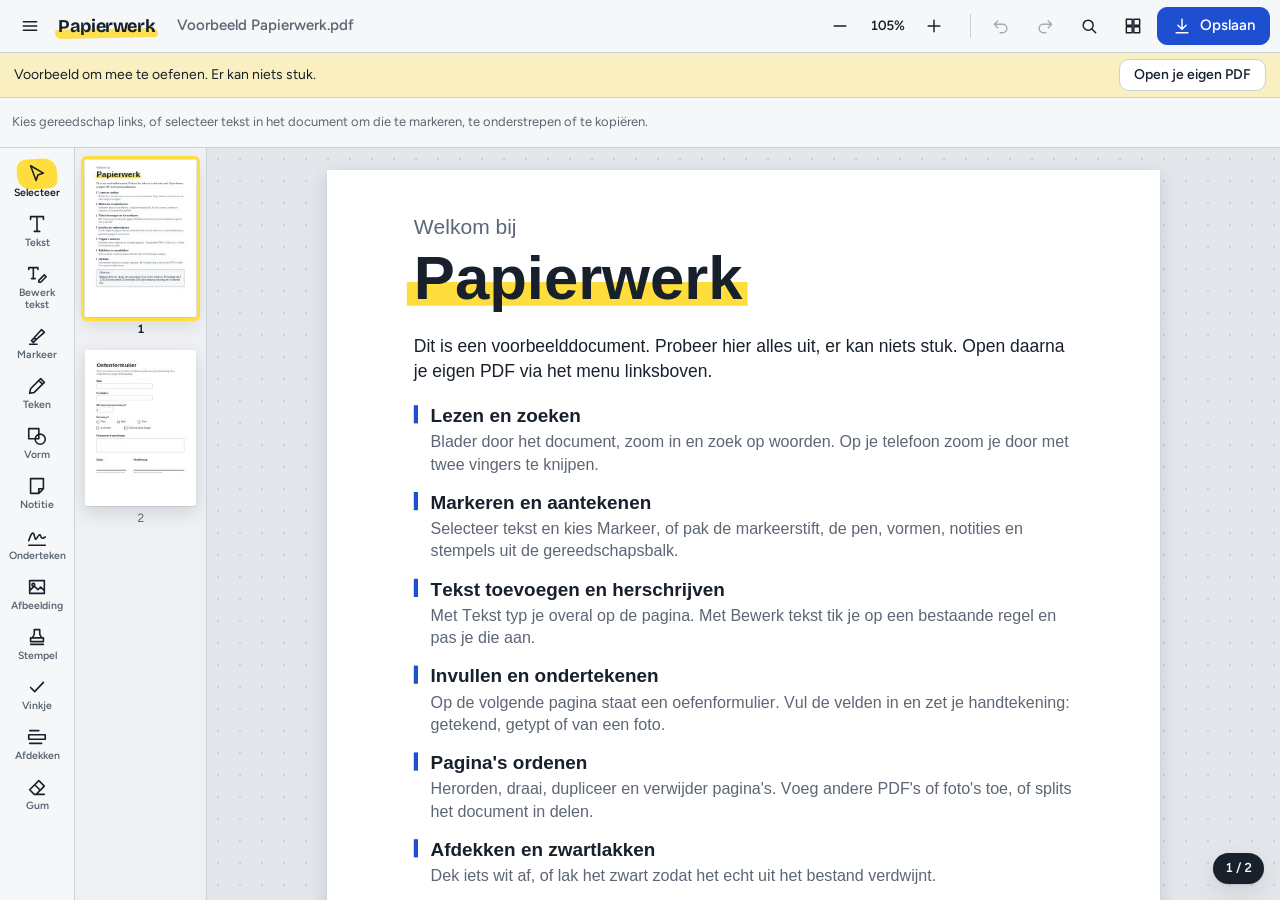
==== papierwerk/index.html @ bc7053cc "Papierwerk PDF en Omzetter als installeerbare apps Beide apps draaien volledig in de browser, werken" ====
<!DOCTYPE html>
<html lang="nl">
<head>
<meta charset="utf-8">
<meta name="viewport" content="width=device-width, initial-scale=1, maximum-scale=1">
<title>Papierwerk PDF</title>
<link rel="manifest" href="manifest.webmanifest">
<meta name="theme-color" content="#17202B">
<link rel="icon" href="icons/icon-192.png">
<link rel="apple-touch-icon" href="icons/icon-180.png">

<link rel="preconnect" href="https://fonts.googleapis.com">
<link rel="preconnect" href="https://fonts.gstatic.com" crossorigin>
<link href="https://fonts.googleapis.com/css2?family=Bricolage+Grotesque:opsz,wght@12..96,500..800&family=Figtree:wght@400..700&family=Caveat:wght@500&family=Dancing+Script:wght@500&display=swap" rel="stylesheet" media="print" id="fontLink">
<script>(function () { var fl = document.getElementById("fontLink"); function on() { fl.media = "all"; } if (fl.sheet) on(); else fl.addEventListener("load", on); })();</script>
<link rel="stylesheet" href="base.css">
<style>
/* Indeling: desktop = balk boven, optiestrook, gereedschap links, miniaturen, papier.
   Telefoon = balk boven, papier, optiestrook, gereedschap onderaan. */
#app { height: 100%; display: grid; grid-template: "top top top" auto "strip strip strip" auto "dock thumbs view" minmax(0, 1fr) / auto auto minmax(0, 1fr); }
#top { grid-area: top; background: var(--panel); border-bottom: 1px solid var(--line); min-width: 0; }
#topbar { display: flex; align-items: center; gap: 4px; padding: 6px 10px; min-height: 52px; }
#topbar .wordmark { margin: 0 10px 0 4px; }
#docName { border: 0; background: transparent; padding: 6px 8px; border-radius: var(--r-s); max-width: 34ch; overflow: hidden; text-overflow: ellipsis; white-space: nowrap; color: var(--muted); font-weight: 550; cursor: pointer; min-width: 0; flex: 0 1 auto; }
#docName:hover { background: color-mix(in srgb, var(--ink) 8%, transparent); color: var(--ink); }
.spacer { flex: 1 1 0; min-width: 4px; }
.zoomgroup { display: flex; align-items: center; gap: 0; margin-right: 6px; }
#zoomPct { min-width: 54px; text-align: center; font-variant-numeric: tabular-nums; font-weight: 600; font-size: 13.5px; border: 0; background: transparent; cursor: pointer; padding: 8px 2px; border-radius: var(--r-s); }
.sep { width: 1px; height: 24px; background: var(--line); margin: 0 6px; flex: none; }
#searchbar { display: flex; align-items: center; gap: 6px; padding: 0 10px 8px; }
#searchbar .input { max-width: 360px; }
#searchCount { font-size: 13px; color: var(--muted); font-variant-numeric: tabular-nums; min-width: 56px; }
#banner { display: flex; align-items: center; justify-content: space-between; gap: 10px; padding: 6px 14px; background: color-mix(in srgb, var(--mark) 30%, var(--panel)); font-size: 14px; border-top: 1px solid var(--line); }
#banner .btn { min-height: 32px; }

#strip { grid-area: strip; display: flex; align-items: center; gap: 12px; padding: 6px 12px; background: var(--panel); border-bottom: 1px solid var(--line); overflow-x: auto; min-height: 50px; scrollbar-width: none; }
#strip::-webkit-scrollbar { display: none; }
#strip > * { flex: none; }
#strip .hint { white-space: nowrap; }
.sw-row { display: flex; gap: 7px; align-items: center; }
.sw { width: 26px; height: 26px; border-radius: 50%; border: 2px solid var(--panel); box-shadow: 0 0 0 1px var(--line); cursor: pointer; padding: 0; }
.sw[aria-pressed="true"] { box-shadow: 0 0 0 2px var(--ink); }
.sw-custom { width: 30px; height: 30px; padding: 0; border: 0; background: none; cursor: pointer; }
.mini { display: flex; align-items: center; gap: 6px; font-size: 13px; color: var(--muted); font-weight: 550; }
.mini select, .mini input[type="number"], .mini input[type="text"] { min-height: 34px; border: 1px solid var(--line); border-radius: var(--r-s); background: var(--raised); padding: 2px 6px; font-size: 16px; color: var(--ink); }
.mini input[type="number"] { width: 64px; }
.mini input[type="range"] { width: 96px; accent-color: var(--accent); }

#dock { grid-area: dock; display: flex; flex-direction: column; gap: 2px; padding: 8px 5px; background: var(--panel); border-right: 1px solid var(--line); overflow-y: auto; scrollbar-width: none; }
#dock::-webkit-scrollbar { display: none; }
.tool { position: relative; isolation: isolate; display: grid; justify-items: center; gap: 2px; width: 64px; padding: 7px 2px 5px; border: 0; background: transparent; border-radius: var(--r-m); font-size: 10.5px; line-height: 1.15; font-weight: 600; color: var(--muted); cursor: pointer; flex: none; }
.tool svg { width: 22px; height: 22px; color: var(--ink); }
.tool:hover { background: color-mix(in srgb, var(--ink) 7%, transparent); }
.tool[aria-pressed="true"] { color: var(--ink); background: transparent; }
.tool[aria-pressed="true"]::before { content: ""; position: absolute; left: 12px; right: 12px; top: 3px; height: 30px; background: var(--mark); border-radius: 9px 13px 8px 14px; transform: rotate(-4deg); z-index: -1; }
.tool[aria-pressed="true"] svg { color: var(--on-mark); }

#thumbs { grid-area: thumbs; width: 132px; overflow-y: auto; padding: 12px 10px; display: grid; gap: 12px; align-content: start; background: color-mix(in srgb, var(--panel) 60%, var(--desk)); border-right: 1px solid var(--line); }
.thumb { display: grid; gap: 4px; justify-items: center; border: 0; background: transparent; padding: 0; cursor: pointer; font-size: 12px; color: var(--muted); font-variant-numeric: tabular-nums; }
.thumb img, .thumb .ph { width: 100%; background: #fff; box-shadow: var(--paper-shadow); display: block; border-radius: 2px; }
.thumb .ph { aspect-ratio: 210/297; }
.thumb[aria-current="true"] img, .thumb[aria-current="true"] .ph { outline: 3px solid var(--mark); outline-offset: 1px; }
.thumb[aria-current="true"] { color: var(--ink); font-weight: 650; }

#viewwrap { grid-area: view; position: relative; min-width: 0; min-height: 0; }
#viewer { position: absolute; inset: 0; overflow: auto; touch-action: pan-x pan-y; background-color: var(--desk); background-image: radial-gradient(color-mix(in srgb, var(--ink) 11%, transparent) 1px, transparent 1.4px); background-size: 22px 22px; }
#pages { display: flex; flex-direction: column; align-items: center; gap: 18px; padding: 22px 20px 90px; width: max-content; min-width: 100%; transform-origin: 0 0; }
.page { position: relative; background: #fff; box-shadow: var(--paper-shadow); flex: none; }
.page canvas { display: block; width: 100%; height: 100%; }
.page svg.annots { position: absolute; inset: 0; width: 100%; height: 100%; overflow: visible; pointer-events: none; }
.page svg.annots .a { pointer-events: all; cursor: move; touch-action: none; }
body.drawing .page svg.annots { pointer-events: all; touch-action: none; cursor: crosshair; }
body.drawing .page svg.annots .a { cursor: crosshair; }
body.drawing:not(.tool-eraser) .page svg.annots .a * { pointer-events: none !important; }
body.tool-eraser .page svg.annots .a { cursor: pointer; }
.page svg.annots .fx, .page svg.annots .hits { pointer-events: none; }
.page svg.annots .handle { pointer-events: all; cursor: nwse-resize; touch-action: none; fill: #fff; stroke: #1F4FD1; }
.page svg.annots .selbox { fill: none; stroke: #1F4FD1; stroke-dasharray: 4 3; pointer-events: none; }
.pageno { position: absolute; left: 0; top: -17px; font-size: 11px; color: var(--muted); font-variant-numeric: tabular-nums; pointer-events: none; }
#pill { position: absolute; right: 16px; bottom: 16px; background: var(--ink); color: var(--panel); padding: 6px 12px; border-radius: 999px; font-size: 13px; font-weight: 600; font-variant-numeric: tabular-nums; box-shadow: var(--shadow); border: 0; cursor: pointer; z-index: 5; }

/* tekstlaag van pdf.js */
.textLayer { position: absolute; left: 0; top: 0; overflow: hidden; line-height: 1; text-align: initial; transform-origin: 0 0; -webkit-text-size-adjust: none; text-size-adjust: none; forced-color-adjust: none; }
.textLayer span, .textLayer br { color: transparent; position: absolute; white-space: pre; cursor: text; transform-origin: 0% 0%; }
.textLayer ::selection { background: rgba(31,79,209,.28); }
.textLayer[data-main-rotation="90"] { transform: rotate(90deg) translateY(-100%); }
.textLayer[data-main-rotation="180"] { transform: rotate(180deg) translate(-100%, -100%); }
.textLayer[data-main-rotation="270"] { transform: rotate(270deg) translateX(-100%); }
body.drawing .textLayer, body.drawing .formLayer { pointer-events: none; }

/* invulvelden */
.formLayer { position: absolute; inset: 0; pointer-events: none; }
.formLayer .ff { position: absolute; pointer-events: auto; margin: 0; border: 0; border-radius: 2px; padding: 0 3px; background: rgba(31,79,209,.10); color: transparent; font-family: Helvetica, Arial, sans-serif; outline-offset: 0; }
.formLayer .ff:hover { background: rgba(31,79,209,.18); }
.formLayer .ff.on, .formLayer .ff:focus { background: #F4F7FF; color: #111; box-shadow: inset 0 0 0 1px #B9C4DA; }
.formLayer textarea.ff { resize: none; padding: 2px 3px; line-height: 1.2; }
.formLayer .ff.cb { padding: 0; appearance: none; -webkit-appearance: none; cursor: pointer; }
.formLayer .ff.cb.on { background: #F4F7FF; }
.formLayer .ff.cb.on:checked { background: #F4F7FF url("data:image/svg+xml,%3Csvg xmlns='http://www.w3.org/2000/svg' viewBox='0 0 24 24' fill='none' stroke='%23111' stroke-width='3.2' stroke-linecap='round' stroke-linejoin='round'%3E%3Cpath d='M5 12.5l4.5 4.5L19 7'/%3E%3C/svg%3E") center/86% no-repeat; }
.formLayer .ff.rb { border-radius: 50%; }
.formLayer .ff.rb.on:checked { background: #F4F7FF radial-gradient(circle, #111 0 38%, transparent 42%); }

.text-edit { position: absolute; z-index: 6; margin: 0; padding: 0; border: 0; outline: 1.5px dashed #1F4FD1; outline-offset: 2px; background: rgba(255,255,255,.72); resize: none; overflow: hidden; line-height: 1.25; white-space: pre-wrap; overflow-wrap: break-word; transform-origin: 50% 50%; }

/* Pagina's ordenen */
#organizer { position: fixed; inset: 0; z-index: 60; background: var(--desk); display: grid; grid-template-rows: auto auto minmax(0, 1fr); }
.org-head { display: flex; align-items: center; gap: 8px; padding: 8px 10px 8px 18px; background: var(--panel); border-bottom: 1px solid var(--line); }
.org-head h2 { font-size: 19px; flex: 1; }
.org-actions { display: flex; gap: 8px; padding: 8px 12px; overflow-x: auto; background: var(--panel); border-bottom: 1px solid var(--line); scrollbar-width: none; align-items: center; }
.org-actions::-webkit-scrollbar { display: none; }
.org-actions > * { flex: none; }
.org-actions .btn { min-height: 40px; }
#orgGrid { overflow: auto; padding: 18px 16px calc(40px + env(safe-area-inset-bottom, 0px)); display: grid; grid-template-columns: repeat(auto-fill, minmax(112px, 1fr)); gap: 18px 14px; align-content: start; }
.tile { position: relative; display: grid; gap: 6px; justify-items: center; cursor: pointer; border: 0; background: transparent; padding: 6px; border-radius: var(--r-m); font-size: 13px; color: var(--muted); font-variant-numeric: tabular-nums; font-weight: 550; }
.tile img, .tile .ph { max-width: 100%; max-height: 190px; background: #fff; box-shadow: var(--paper-shadow); display: block; }
.tile .ph { width: 100%; aspect-ratio: 210/297; }
.tile[aria-pressed="true"] { background: var(--mark); color: var(--on-mark); border-radius: 9px 13px 8px 14px; }
.tile.drop-before::before { content: ""; position: absolute; left: -8px; top: 4px; bottom: 4px; width: 3px; background: var(--accent); border-radius: 2px; }

/* Menu */
.menu-group { display: grid; gap: 4px; }
.menu-group > h3 { font-family: var(--font-body); font-size: 13px; font-weight: 600; color: var(--muted); letter-spacing: 0; padding: 4px 2px; }
.menu-list { display: grid; grid-template-columns: repeat(auto-fill, minmax(220px, 1fr)); gap: 4px; }
.menu-item { display: flex; align-items: center; gap: 12px; min-height: 46px; padding: 6px 10px; border: 0; background: transparent; border-radius: var(--r-m); text-align: left; cursor: pointer; font-weight: 550; color: var(--ink); text-decoration: none; }
.menu-item:hover { background: color-mix(in srgb, var(--ink) 8%, transparent); }
.menu-item svg { width: 21px; height: 21px; flex: none; color: var(--accent); }
.menu-item small { display: block; font-weight: 400; color: var(--muted); font-size: 12.5px; }

/* Handtekening */
.sigpad { width: 100%; aspect-ratio: 5/2; background: #fff; border: 1px solid var(--line); border-radius: var(--r-m); touch-action: none; display: block; cursor: crosshair; }
.sigline { position: relative; }
.sigline::after { content: ""; position: absolute; left: 8%; right: 8%; bottom: 24%; border-bottom: 1px dashed #B9C0CA; pointer-events: none; }
.saved-sigs { display: flex; gap: 10px; flex-wrap: wrap; }
.saved-sig { position: relative; border: 1px solid var(--line); border-radius: var(--r-m); background: #fff; padding: 6px; height: 64px; cursor: pointer; display: flex; align-items: center; }
.saved-sig img { height: 100%; max-width: 150px; object-fit: contain; }
.saved-sig .x { position: absolute; top: -9px; right: -9px; width: 24px; height: 24px; border-radius: 50%; border: 1px solid var(--line); background: var(--panel); color: var(--ink); cursor: pointer; display: grid; place-items: center; padding: 0; }
.saved-sig .x svg { width: 12px; height: 12px; }
.typed-preview { background: #fff; color: #111; border: 1px solid var(--line); border-radius: var(--r-m); min-height: 96px; display: grid; place-items: center; font-size: 44px; padding: 8px 14px; overflow: hidden; text-align: center; }
.out { background: var(--raised); border: 1px solid var(--line); border-radius: var(--r-m); padding: 12px; white-space: pre-wrap; max-height: 320px; overflow: auto; font-size: 14.5px; min-height: 60px; }
.check { display: flex; gap: 10px; align-items: flex-start; cursor: pointer; }
.check input { width: 20px; height: 20px; margin-top: 1px; accent-color: var(--accent); flex: none; }
.kv { display: grid; grid-template-columns: auto 1fr; gap: 4px 14px; font-size: 14px; }
.kv dt { color: var(--muted); } .kv dd { margin: 0; overflow-wrap: anywhere; }
kbd { font: 12px/1 var(--font-body); border: 1px solid var(--line); border-bottom-width: 2px; border-radius: 5px; padding: 3px 6px; background: var(--raised); }

/* zwevend balkje bij geselecteerde tekst */
.selpop { position: fixed; z-index: 50; display: flex; gap: 0; padding: 3px; background: var(--panel); border: 1px solid var(--line); border-radius: 12px; box-shadow: var(--shadow); }
.selpop .btn { min-height: 36px; padding: 0 10px; font-size: 14px; }

/* nachtlezen: het papier wordt donker, de inkt licht */
body.night .page { filter: invert(0.9) hue-rotate(180deg); }
body.night .page .formLayer .ff.on { filter: invert(1) hue-rotate(180deg); }

/* beweging: papier dat op het werkblad landt, de veeg van de markeerstift, een vel dat omhoog komt */
@keyframes land { from { transform: translateY(18px) rotate(-0.6deg); opacity: 0; } to { transform: none; opacity: 1; } }
#pages.fresh .page { animation: land .5s cubic-bezier(.2,.75,.25,1) both; }
#pages.fresh .page:nth-child(2) { animation-delay: .07s; }
#pages.fresh .page:nth-child(3) { animation-delay: .14s; }
@keyframes swipe { from { clip-path: inset(0 100% 0 0); } to { clip-path: inset(0 0 0 0); } }
.tool[aria-pressed="true"]::before { animation: swipe .2s ease-out; }
@keyframes sheet-up { from { transform: translateY(22px); opacity: 0; } to { transform: none; opacity: 1; } }
.sheet { animation: sheet-up .2s ease-out; }
.scrim { animation: fade-in .18s ease-out; }
@keyframes fade-in { from { opacity: 0; } to { opacity: 1; } }
.toast { animation: sheet-up .2s ease-out; }

/* verkleinen: voor en na */
.squeeze { display: grid; gap: 8px; padding: 12px; background: var(--raised); border: 1px solid var(--line); border-radius: var(--r-m); }
.squeeze-row { display: grid; grid-template-columns: 52px minmax(0, 1fr) 76px; gap: 10px; align-items: center; font-size: 13.5px; color: var(--muted); }
.squeeze-row b { color: var(--ink); font-variant-numeric: tabular-nums; text-align: right; }
.squeeze-bar { height: 16px; background: color-mix(in srgb, var(--ink) 8%, transparent); border-radius: 5px; overflow: hidden; }
.squeeze-bar i { display: block; height: 100%; background: var(--muted); border-radius: 5px; }
.squeeze-row.is-new .squeeze-bar i { background: var(--mark); border-radius: 5px 8px 4px 9px; }
.squeeze-pct { justify-self: start; font-weight: 700; font-size: 15px; padding: 2px 10px; background: var(--mark); color: var(--on-mark); border-radius: 9px 12px 8px 13px; transform: rotate(-2deg) scale(0); transition: transform .25s cubic-bezier(.3,1.6,.5,1); }
.squeeze-pct.is-in { transform: rotate(-2deg) scale(1); }
/* papieren vliegtuigje na het opslaan */
.plane { position: fixed; left: 0; bottom: 18%; width: 64px; height: 64px; z-index: 130; pointer-events: none; animation: plane 1.5s cubic-bezier(.4,.1,.6,1) forwards; filter: drop-shadow(0 6px 6px rgba(23,32,43,.25)); }
.plane svg { width: 100%; height: 100%; }
@keyframes plane {
  0% { transform: translate(-80px, 40px) rotate(8deg) scale(.7); opacity: 0; }
  12% { opacity: 1; }
  45% { transform: translate(42vw, -22vh) rotate(-14deg) scale(1); }
  70% { transform: translate(68vw, -14vh) rotate(2deg) scale(1); }
  100% { transform: translate(110vw, -52vh) rotate(-22deg) scale(.85); opacity: 1; }
}

.only-wide { display: inline-flex; }
@media (max-width: 719px) {
  #app { grid-template: "top" auto "view" minmax(0, 1fr) "strip" auto "dock" auto / minmax(0, 1fr); }
  #thumbs { display: none; }
  .only-wide { display: none !important; }
  #topbar { padding: 4px 6px; gap: 0; }
  #topbar .wordmark { display: none; }
  #docName { font-size: 14px; color: var(--ink); padding: 6px 4px; }
  #strip { border-bottom: 0; border-top: 1px solid var(--line); }
  #dock { flex-direction: row; overflow-x: auto; overflow-y: hidden; border-right: 0; border-top: 1px solid var(--line); padding: 4px 6px calc(4px + env(safe-area-inset-bottom, 0px)); }
  .tool { width: 62px; }
  #pages { padding: 16px 10px 80px; gap: 14px; }
  #pill { right: 10px; bottom: 10px; }
  #btnSave { padding: 0 12px; }
  #btnSave span { display: none; }
  .toasts { top: 62px; bottom: auto; }
  #banner { font-size: 13.5px; padding: 5px 10px; }
  #banner .only-wide { display: none !important; }
}
</style>
</head>
<body>
<div id="app">
  <div id="top">
    <header id="topbar">
      <button class="icon-btn" id="btnMenu" aria-label="Menu" title="Menu"></button>
      <span class="wordmark">Papierwerk</span>
      <button id="docName" title="Naam en eigenschappen">document.pdf</button>
      <span class="spacer"></span>
      <div class="zoomgroup only-wide">
        <button class="icon-btn" id="btnZoomOut" aria-label="Kleiner" title="Kleiner"></button>
        <button id="zoomPct" title="Passend op breedte">100%</button>
        <button class="icon-btn" id="btnZoomIn" aria-label="Groter" title="Groter"></button>
      </div>
      <span class="sep only-wide"></span>
      <button class="icon-btn" id="btnUndo" aria-label="Ongedaan maken" title="Ongedaan maken (Ctrl+Z)"></button>
      <button class="icon-btn" id="btnRedo" aria-label="Opnieuw" title="Opnieuw (Ctrl+Y)"></button>
      <button class="icon-btn" id="btnSearch" aria-label="Zoeken" title="Zoeken (Ctrl+F)"></button>
      <button class="icon-btn" id="btnPages" aria-label="Pagina's ordenen" title="Pagina's ordenen"></button>
      <button class="btn btn-primary" id="btnSave" title="Opslaan als PDF (Ctrl+S)"><span>Opslaan</span></button>
    </header>
    <div id="searchbar" hidden>
      <input class="input" id="searchInput" type="search" placeholder="Zoek in het document" aria-label="Zoek in het document" autocomplete="off">
      <span id="searchCount"></span>
      <button class="icon-btn" id="btnPrevHit" aria-label="Vorige treffer"></button>
      <button class="icon-btn" id="btnNextHit" aria-label="Volgende treffer"></button>
      <button class="icon-btn" id="btnCloseSearch" aria-label="Zoeken sluiten"></button>
    </div>
    <div id="banner" hidden>
      <span>Voorbeeld om mee te oefenen<span class="only-wide">. Er kan niets stuk.</span></span>
      <button class="btn" id="btnBannerOpen">Open je eigen PDF</button>
    </div>
  </div>
  <div id="strip" hidden></div>
  <nav id="dock" aria-label="Gereedschap"></nav>
  <aside id="thumbs" aria-label="Pagina's"></aside>
  <div id="viewwrap">
    <div id="viewer"><div id="pages"></div></div>
    <button id="pill" title="Ga naar pagina">1 / 1</button>
  </div>
</div>
<div id="organizer" hidden></div>
<div class="toasts" id="toasts" aria-live="polite"></div>
<input type="file" id="fileOpen" accept="application/pdf,.pdf,image/*" hidden>
<input type="file" id="fileAdd" accept="application/pdf,.pdf,image/*" multiple hidden>
<input type="file" id="fileImg" accept="image/*" hidden>
<script src="pwa.js"></script>
<script src="lib/pdf.min.js"></script>
<script src="lib/pdf-lib.min.js"></script>
<script src="js/core.js"></script>
<script src="js/tools.js"></script>
<script src="js/extra.js"></script>
<script src="lib/qrcode.js"></script>
<script src="js/rechtzetter.js"></script>
<script src="js/plus.js"></script>
<script src="js/docops.js"></script>
</body>
</html>
---- papierwerk/base.css ----
/* Papierwerk — gedeelde basis voor de PDF-app en de Omzetter.
   Idee: een lichtbak. Koel grijs werkblad, wit papier, inktblauw voor acties,
   en één markeerstift-geel dat aangeeft wat actief is. */
:root {
  --desk: #E3E6EA;      /* werkblad */
  --panel: #F6F7F9;     /* balken en panelen */
  --raised: #FFFFFF;    /* papier, kaarten, invoervelden */
  --ink: #17202B;       /* tekst */
  --muted: #5B6675;     /* bijschriften */
  --line: #CBD1D9;      /* randen */
  --accent: #1F4FD1;    /* inktblauw: hoofdactie, links, focus */
  --on-accent: #FFFFFF;
  --mark: #FFDD3C;      /* markeerstift: actieve staat */
  --on-mark: #17202B;
  --danger: #B8301F;
  --ok: #1B7446;
  --shadow: 0 1px 2px rgba(23,32,43,.10), 0 8px 24px rgba(23,32,43,.10);
  --paper-shadow: 0 1px 1px rgba(23,32,43,.10), 0 6px 18px rgba(23,32,43,.14);
  --font-display: "Bricolage Grotesque", "Figtree", system-ui, sans-serif;
  --font-body: "Figtree", system-ui, -apple-system, "Segoe UI", Roboto, sans-serif;
  --r-s: 7px; --r-m: 10px; --r-l: 16px;
  --tap: 44px;          /* minimale raakmaat */
}
@media (prefers-color-scheme: dark) {
  :root:not([data-theme="light"]) {
    color-scheme: dark;
    --desk: #12161B; --panel: #1B2127; --raised: #252C34; --ink: #E9EDF2;
    --muted: #9AA6B4; --line: #37414C; --accent: #8FB0FF; --on-accent: #0E1622;
    --danger: #FF8A78; --ok: #6FD3A0;
    --shadow: 0 1px 2px rgba(0,0,0,.4), 0 8px 24px rgba(0,0,0,.45);
    --paper-shadow: 0 1px 1px rgba(0,0,0,.5), 0 6px 18px rgba(0,0,0,.5);
  }
}
:root[data-theme="dark"] {
  color-scheme: dark;
  --desk: #12161B; --panel: #1B2127; --raised: #252C34; --ink: #E9EDF2;
  --muted: #9AA6B4; --line: #37414C; --accent: #8FB0FF; --on-accent: #0E1622;
  --danger: #FF8A78; --ok: #6FD3A0;
  --shadow: 0 1px 2px rgba(0,0,0,.4), 0 8px 24px rgba(0,0,0,.45);
  --paper-shadow: 0 1px 1px rgba(0,0,0,.5), 0 6px 18px rgba(0,0,0,.5);
}

*, *::before, *::after { box-sizing: border-box; }
html, body { height: 100%; margin: 0; }
body {
  background: var(--desk); color: var(--ink);
  font: 15px/1.45 var(--font-body);
  -webkit-text-size-adjust: 100%; -webkit-tap-highlight-color: transparent;
  overscroll-behavior: none;
}
h1, h2, h3 { font-family: var(--font-display); font-weight: 650; line-height: 1.15; margin: 0; text-wrap: balance; letter-spacing: -0.01em; }
p { margin: 0; }
button, input, select, textarea { font: inherit; color: inherit; }
:focus-visible { outline: 2px solid var(--accent); outline-offset: 2px; }
[hidden] { display: none !important; }

/* Woordmerk: naam met een veeg markeerstift eronder */
.wordmark { font-family: var(--font-display); font-weight: 700; font-size: 18px; letter-spacing: -0.02em; position: relative; white-space: nowrap; isolation: isolate; }
.wordmark::after { content: ""; position: absolute; left: -3px; right: -3px; bottom: 1px; height: 9px; background: var(--mark); border-radius: 3px 6px 4px 7px; transform: rotate(-1.2deg); z-index: -1; opacity: .9; }
:root[data-theme="dark"] .wordmark::after { opacity: .55; }
@media (prefers-color-scheme: dark) { :root:not([data-theme="light"]) .wordmark::after { opacity: .55; } }

/* Knoppen */
.btn { display: inline-flex; align-items: center; justify-content: center; gap: 8px; min-height: 38px; padding: 0 14px; border: 1px solid var(--line); border-radius: var(--r-m); background: var(--raised); color: var(--ink); font-weight: 550; cursor: pointer; white-space: nowrap; text-decoration: none; }
.btn:hover { border-color: var(--muted); }
.btn:disabled { opacity: .45; cursor: default; }
.btn-primary { background: var(--accent); border-color: var(--accent); color: var(--on-accent); }
.btn-primary:hover { filter: brightness(1.08); border-color: var(--accent); }
.btn-quiet { background: transparent; border-color: transparent; }
.btn-quiet:hover { background: color-mix(in srgb, var(--ink) 8%, transparent); border-color: transparent; }
.btn-danger { color: var(--danger); }
.btn svg, .icon-btn svg { width: 20px; height: 20px; flex: none; }
.icon-btn { display: inline-grid; place-items: center; width: 40px; height: 40px; border: 0; border-radius: var(--r-m); background: transparent; color: var(--ink); cursor: pointer; flex: none; position: relative; }
.icon-btn:hover { background: color-mix(in srgb, var(--ink) 8%, transparent); }
.icon-btn:disabled { opacity: .35; cursor: default; background: transparent; }
/* Actief = aangestreept met de markeerstift */
.icon-btn[aria-pressed="true"], .is-marked { background: var(--mark); color: var(--on-mark); border-radius: 9px 12px 8px 13px; }
.icon-btn[aria-pressed="true"]:hover { background: var(--mark); }

/* Velden */
.field { display: grid; gap: 5px; }
.field > label, .field > span { font-size: 13px; color: var(--muted); font-weight: 550; }
.input, select.input, textarea.input { width: 100%; min-height: 40px; padding: 8px 10px; border: 1px solid var(--line); border-radius: var(--r-m); background: var(--raised); color: var(--ink); font-size: 16px; }
textarea.input { resize: vertical; line-height: 1.4; }
.row { display: flex; gap: 10px; align-items: center; flex-wrap: wrap; }
.grow { flex: 1 1 0; min-width: 0; }
.hint { font-size: 13px; color: var(--muted); }
.chip { display: inline-flex; align-items: center; gap: 6px; min-height: 30px; padding: 0 10px; border: 1px solid var(--line); border-radius: 999px; background: var(--raised); font-size: 13px; font-weight: 550; cursor: pointer; white-space: nowrap; }
.chip[aria-pressed="true"] { background: var(--mark); color: var(--on-mark); border-color: transparent; }

/* Vel: onderaan op de telefoon, gecentreerd venster op desktop */
.scrim { position: fixed; inset: 0; background: rgba(15,20,27,.45); z-index: 80; display: grid; place-items: end center; grid-template-rows: minmax(0, 1fr); }
.sheet { width: min(560px, 100%); max-height: min(88%, 760px); display: flex; flex-direction: column; background: var(--panel); color: var(--ink); border-radius: var(--r-l) var(--r-l) 0 0; box-shadow: var(--shadow); padding-bottom: env(safe-area-inset-bottom, 0px); }
.sheet-head { display: flex; align-items: center; gap: 8px; padding: 14px 10px 8px 18px; }
.sheet-head h2 { font-size: 19px; flex: 1; }
.sheet-body { padding: 6px 18px 16px; overflow: auto; display: grid; gap: 14px; }
.sheet-foot { display: flex; gap: 10px; justify-content: flex-end; padding: 10px 18px 16px; border-top: 1px solid var(--line); flex-wrap: wrap; }
@media (min-width: 720px) {
  .scrim { place-items: center; }
  .sheet { border-radius: var(--r-l); }
}

/* Meldingen */
.toasts { position: fixed; left: 50%; bottom: calc(86px + env(safe-area-inset-bottom, 0px)); transform: translateX(-50%); display: grid; gap: 8px; z-index: 100; width: min(440px, calc(100% - 32px)); pointer-events: none; }
.toast { background: var(--ink); color: var(--panel); padding: 10px 14px; border-radius: var(--r-m); box-shadow: var(--shadow); font-size: 14px; font-weight: 500; pointer-events: auto; }
.toast.is-error { background: var(--danger); color: #fff; }
:root[data-theme="dark"] .toast.is-error { color: #1a0d0a; }

/* Voortgang */
.busy { position: fixed; inset: 0; z-index: 120; display: grid; place-items: center; background: rgba(15,20,27,.35); }
.busy-card { background: var(--panel); border-radius: var(--r-l); padding: 18px 22px; box-shadow: var(--shadow); min-width: 240px; display: grid; gap: 10px; font-weight: 550; }
.bar { height: 6px; border-radius: 3px; background: var(--line); overflow: hidden; }
.bar > i { display: block; height: 100%; width: 0; background: var(--accent); transition: width .15s; }

@media (prefers-reduced-motion: reduce) { * { transition: none !important; animation: none !important; } }
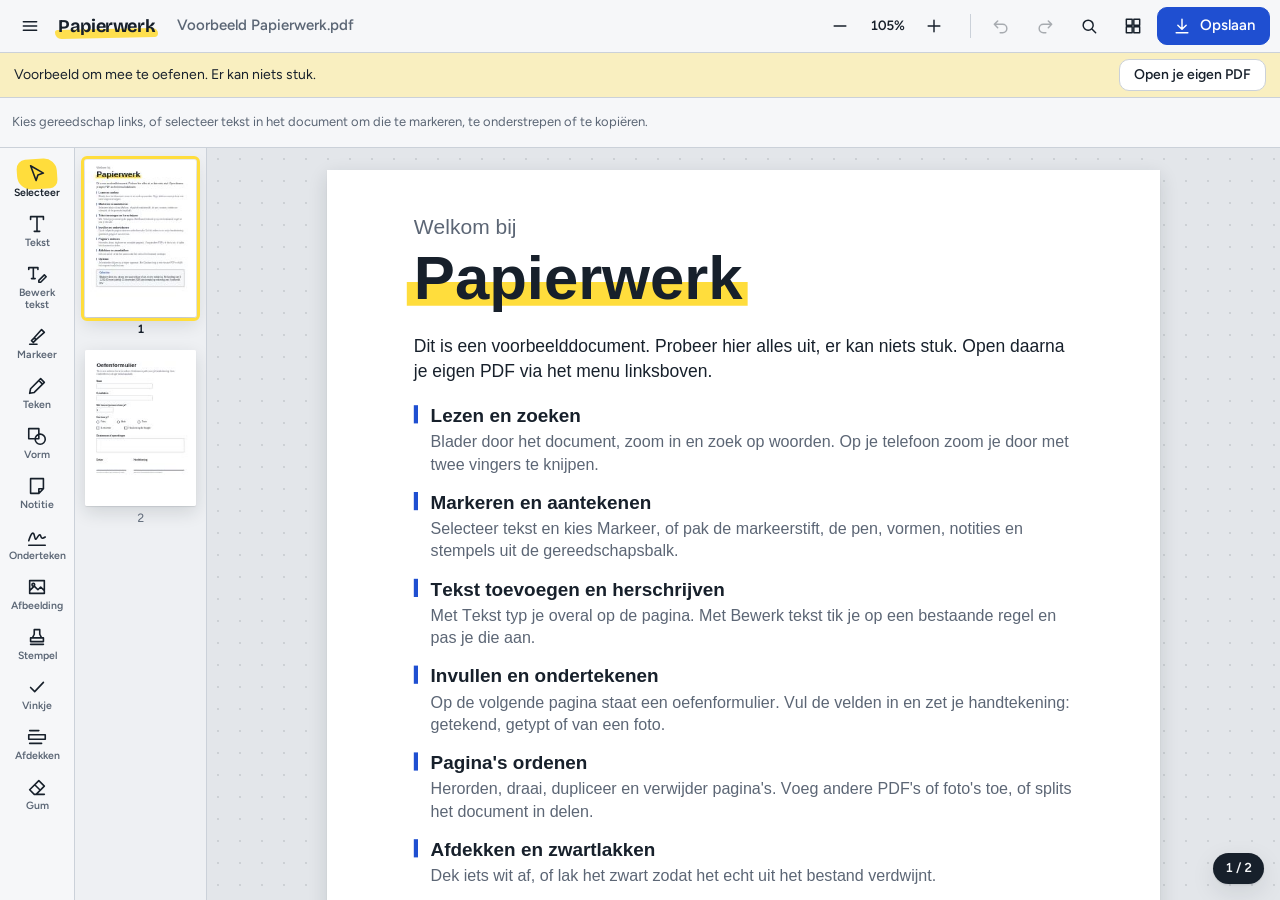
==== commit 6a81a50c: "Papierwerk: bewaarde handtekening meenemen naar een ander apparaat Bij Onderteken staat nu bij elke " ====
--- a/papierwerk/index.html
+++ b/papierwerk/index.html
@@ -135,6 +135,9 @@
 .saved-sig img { height: 100%; max-width: 150px; object-fit: contain; }
 .saved-sig .x { position: absolute; top: -9px; right: -9px; width: 24px; height: 24px; border-radius: 50%; border: 1px solid var(--line); background: var(--panel); color: var(--ink); cursor: pointer; display: grid; place-items: center; padding: 0; }
 .saved-sig .x svg { width: 12px; height: 12px; }
+.saved-sig .x.take { top: auto; bottom: -11px; right: -11px; width: 30px; height: 30px; background: var(--accent); color: #fff; border-color: transparent; }
+.saved-sig .x.take svg { width: 15px; height: 15px; }
+.saved-sigs { padding: 4px 12px 12px 0; }
 .typed-preview { background: #fff; color: #111; border: 1px solid var(--line); border-radius: var(--r-m); min-height: 96px; display: grid; place-items: center; font-size: 44px; padding: 8px 14px; overflow: hidden; text-align: center; }
 .out { background: var(--raised); border: 1px solid var(--line); border-radius: var(--r-m); padding: 12px; white-space: pre-wrap; max-height: 320px; overflow: auto; font-size: 14.5px; min-height: 60px; }
 .check { display: flex; gap: 10px; align-items: flex-start; cursor: pointer; }
